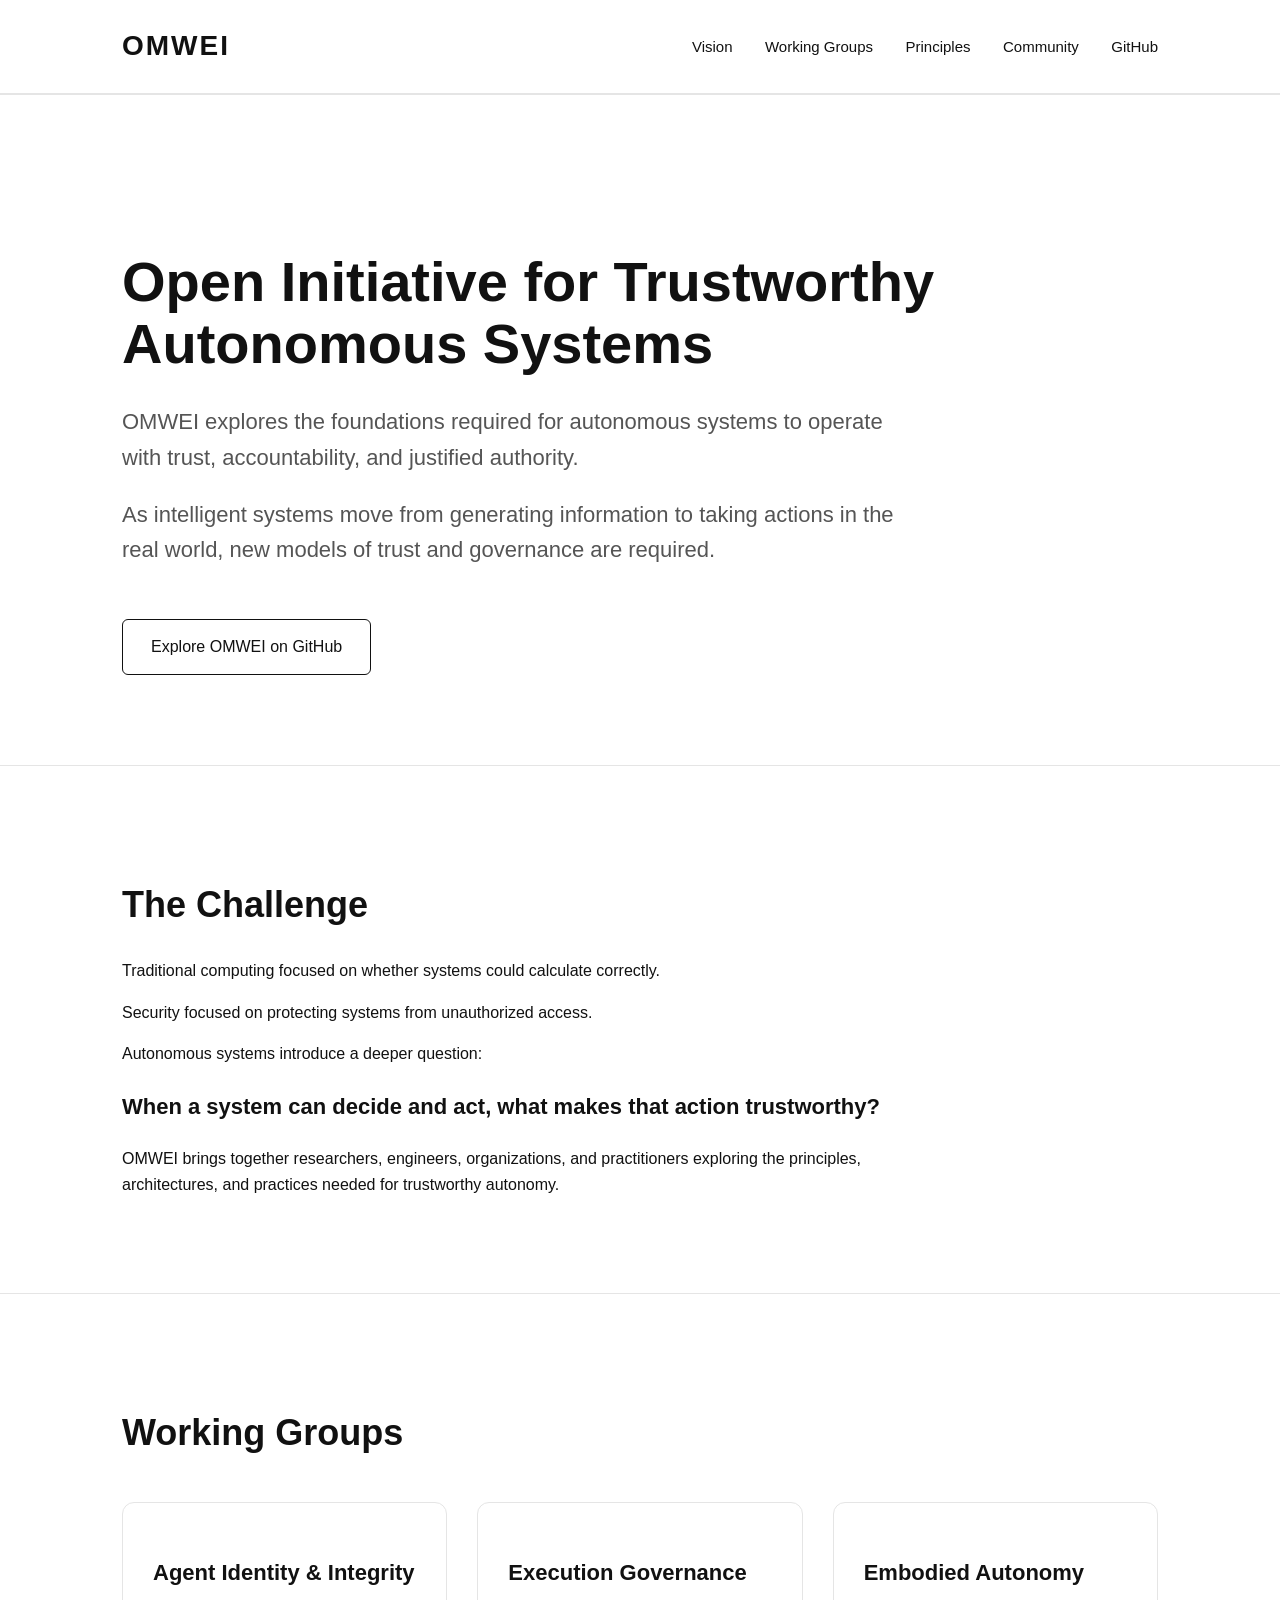
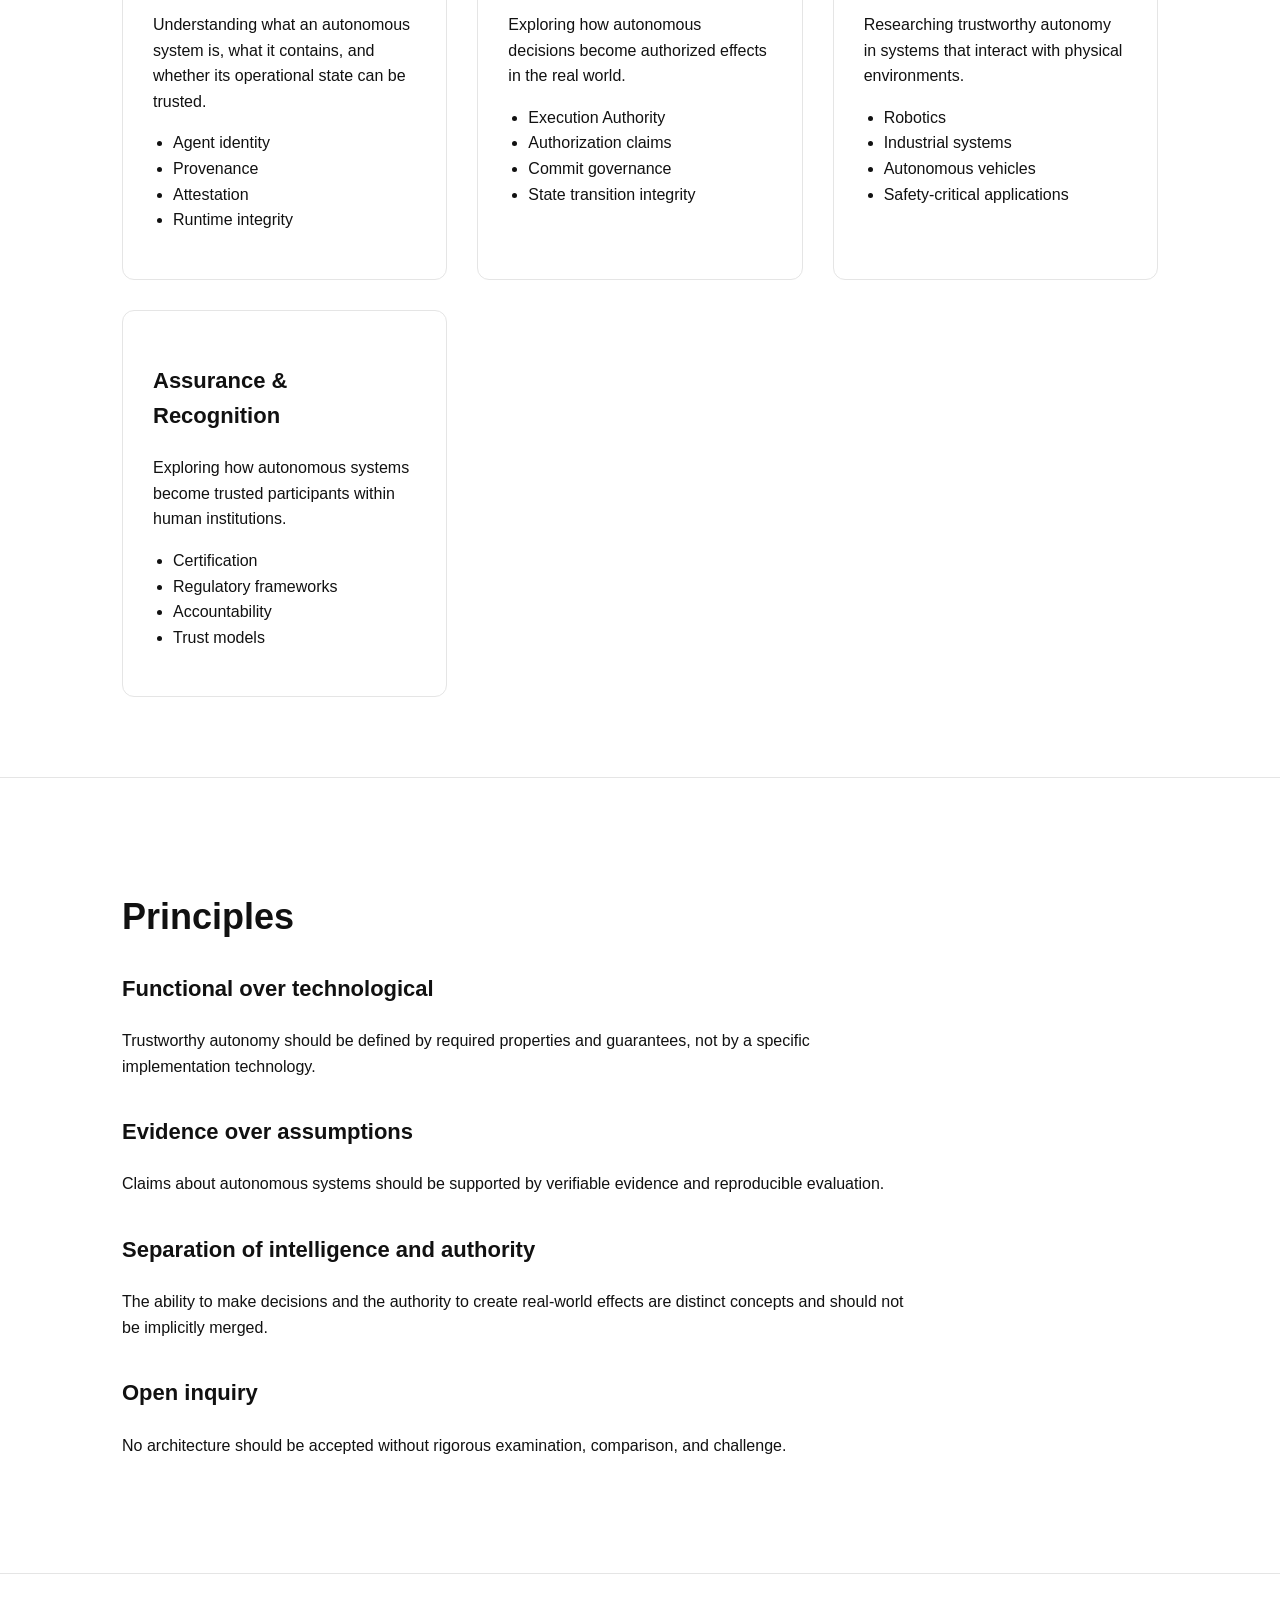
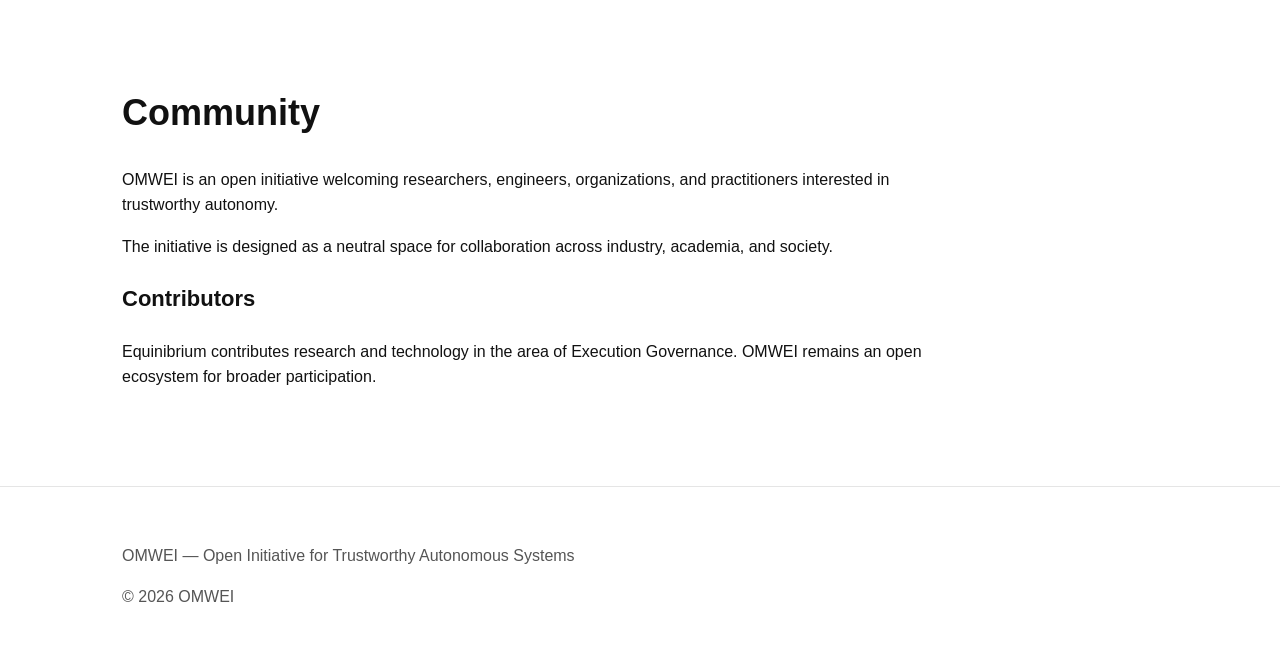
==== index.html @ ecf48884 "Create index.html" ====
<!DOCTYPE html>
<html lang="en">
<head>
<meta charset="UTF-8">
<meta name="viewport" content="width=device-width, initial-scale=1.0">

<title>OMWEI — Open Initiative for Trustworthy Autonomous Systems</title>

<meta name="description" content="OMWEI is an open initiative exploring the principles, architectures, and practices required for trustworthy autonomous systems.">

<style>
:root {
    --bg: #ffffff;
    --text: #111111;
    --muted: #555555;
    --line: #e5e5e5;
    --accent: #111111;
}

* {
    box-sizing: border-box;
}

body {
    margin: 0;
    font-family: Inter, Arial, Helvetica, sans-serif;
    color: var(--text);
    background: var(--bg);
    line-height: 1.6;
}

.container {
    max-width: 1100px;
    margin: auto;
    padding: 0 32px;
}

/* Header */

header {
    border-bottom: 1px solid var(--line);
    padding: 24px 0;
}

.nav {
    display: flex;
    justify-content: space-between;
    align-items: center;
}

.logo {
    font-size: 28px;
    font-weight: 700;
    letter-spacing: 2px;
}

nav a {
    margin-left: 28px;
    text-decoration: none;
    color: var(--text);
    font-size: 15px;
}

/* Hero */

.hero {
    padding: 110px 0 90px;
}

.hero h1 {
    font-size: 56px;
    line-height: 1.1;
    max-width: 850px;
    margin-bottom: 30px;
}

.hero p {
    font-size: 22px;
    max-width: 780px;
    color: var(--muted);
}

/* Sections */

section {
    padding: 80px 0;
    border-top: 1px solid var(--line);
}

h2 {
    font-size: 36px;
    margin-bottom: 25px;
}

h3 {
    font-size: 22px;
}

p {
    max-width: 800px;
}

/* Cards */

.grid {
    display: grid;
    grid-template-columns: repeat(auto-fit, minmax(260px,1fr));
    gap: 30px;
    margin-top: 40px;
}

.card {
    border: 1px solid var(--line);
    padding: 30px;
    border-radius: 12px;
}

.card ul {
    padding-left: 20px;
}

/* Principles */

.principle {
    margin-bottom: 35px;
}

/* Footer */

footer {
    border-top: 1px solid var(--line);
    padding: 40px 0;
    color: var(--muted);
}

.button {
    display: inline-block;
    margin-top: 30px;
    padding: 14px 28px;
    border: 1px solid #111;
    text-decoration: none;
    color: #111;
    border-radius: 6px;
}

@media(max-width:700px){

.hero h1 {
    font-size: 40px;
}

nav {
    display:none;
}

}
</style>

</head>


<body>


<header>
<div class="container nav">

<div class="logo">
OMWEI
</div>

<nav>
<a href="#vision">Vision</a>
<a href="#groups">Working Groups</a>
<a href="#principles">Principles</a>
<a href="#community">Community</a>
<a href="https://github.com/omwei-org">GitHub</a>
</nav>

</div>
</header>



<main>


<section class="hero">
<div class="container">

<h1>
Open Initiative for Trustworthy Autonomous Systems
</h1>

<p>
OMWEI explores the foundations required for autonomous systems to operate with trust, accountability, and justified authority.
</p>

<p>
As intelligent systems move from generating information to taking actions in the real world, new models of trust and governance are required.
</p>

<a class="button" href="https://github.com/omwei-org">
Explore OMWEI on GitHub
</a>

</div>
</section>



<section id="vision">
<div class="container">

<h2>
The Challenge
</h2>

<p>
Traditional computing focused on whether systems could calculate correctly.
</p>

<p>
Security focused on protecting systems from unauthorized access.
</p>

<p>
Autonomous systems introduce a deeper question:
</p>

<h3>
When a system can decide and act, what makes that action trustworthy?
</h3>

<p>
OMWEI brings together researchers, engineers, organizations, and practitioners exploring the principles, architectures, and practices needed for trustworthy autonomy.
</p>

</div>
</section>




<section id="groups">
<div class="container">

<h2>
Working Groups
</h2>


<div class="grid">


<div class="card">

<h3>
Agent Identity & Integrity
</h3>

<p>
Understanding what an autonomous system is, what it contains, and whether its operational state can be trusted.
</p>

<ul>
<li>Agent identity</li>
<li>Provenance</li>
<li>Attestation</li>
<li>Runtime integrity</li>
</ul>

</div>



<div class="card">

<h3>
Execution Governance
</h3>

<p>
Exploring how autonomous decisions become authorized effects in the real world.
</p>

<ul>
<li>Execution Authority</li>
<li>Authorization claims</li>
<li>Commit governance</li>
<li>State transition integrity</li>
</ul>

</div>



<div class="card">

<h3>
Embodied Autonomy
</h3>

<p>
Researching trustworthy autonomy in systems that interact with physical environments.
</p>

<ul>
<li>Robotics</li>
<li>Industrial systems</li>
<li>Autonomous vehicles</li>
<li>Safety-critical applications</li>
</ul>

</div>



<div class="card">

<h3>
Assurance & Recognition
</h3>

<p>
Exploring how autonomous systems become trusted participants within human institutions.
</p>

<ul>
<li>Certification</li>
<li>Regulatory frameworks</li>
<li>Accountability</li>
<li>Trust models</li>
</ul>

</div>


</div>

</div>
</section>





<section id="principles">

<div class="container">

<h2>
Principles
</h2>


<div class="principle">

<h3>
Functional over technological
</h3>

<p>
Trustworthy autonomy should be defined by required properties and guarantees, not by a specific implementation technology.
</p>

</div>



<div class="principle">

<h3>
Evidence over assumptions
</h3>

<p>
Claims about autonomous systems should be supported by verifiable evidence and reproducible evaluation.
</p>

</div>



<div class="principle">

<h3>
Separation of intelligence and authority
</h3>

<p>
The ability to make decisions and the authority to create real-world effects are distinct concepts and should not be implicitly merged.
</p>

</div>



<div class="principle">

<h3>
Open inquiry
</h3>

<p>
No architecture should be accepted without rigorous examination, comparison, and challenge.
</p>

</div>


</div>

</section>





<section id="community">

<div class="container">

<h2>
Community
</h2>

<p>
OMWEI is an open initiative welcoming researchers, engineers, organizations, and practitioners interested in trustworthy autonomy.
</p>

<p>
The initiative is designed as a neutral space for collaboration across industry, academia, and society.
</p>


<h3>
Contributors
</h3>

<p>
Equinibrium contributes research and technology in the area of Execution Governance. OMWEI remains an open ecosystem for broader participation.
</p>


</div>

</section>



</main>



<footer>

<div class="container">

<p>
OMWEI — Open Initiative for Trustworthy Autonomous Systems
</p>

<p>
© 2026 OMWEI
</p>

</div>

</footer>


</body>
</html>
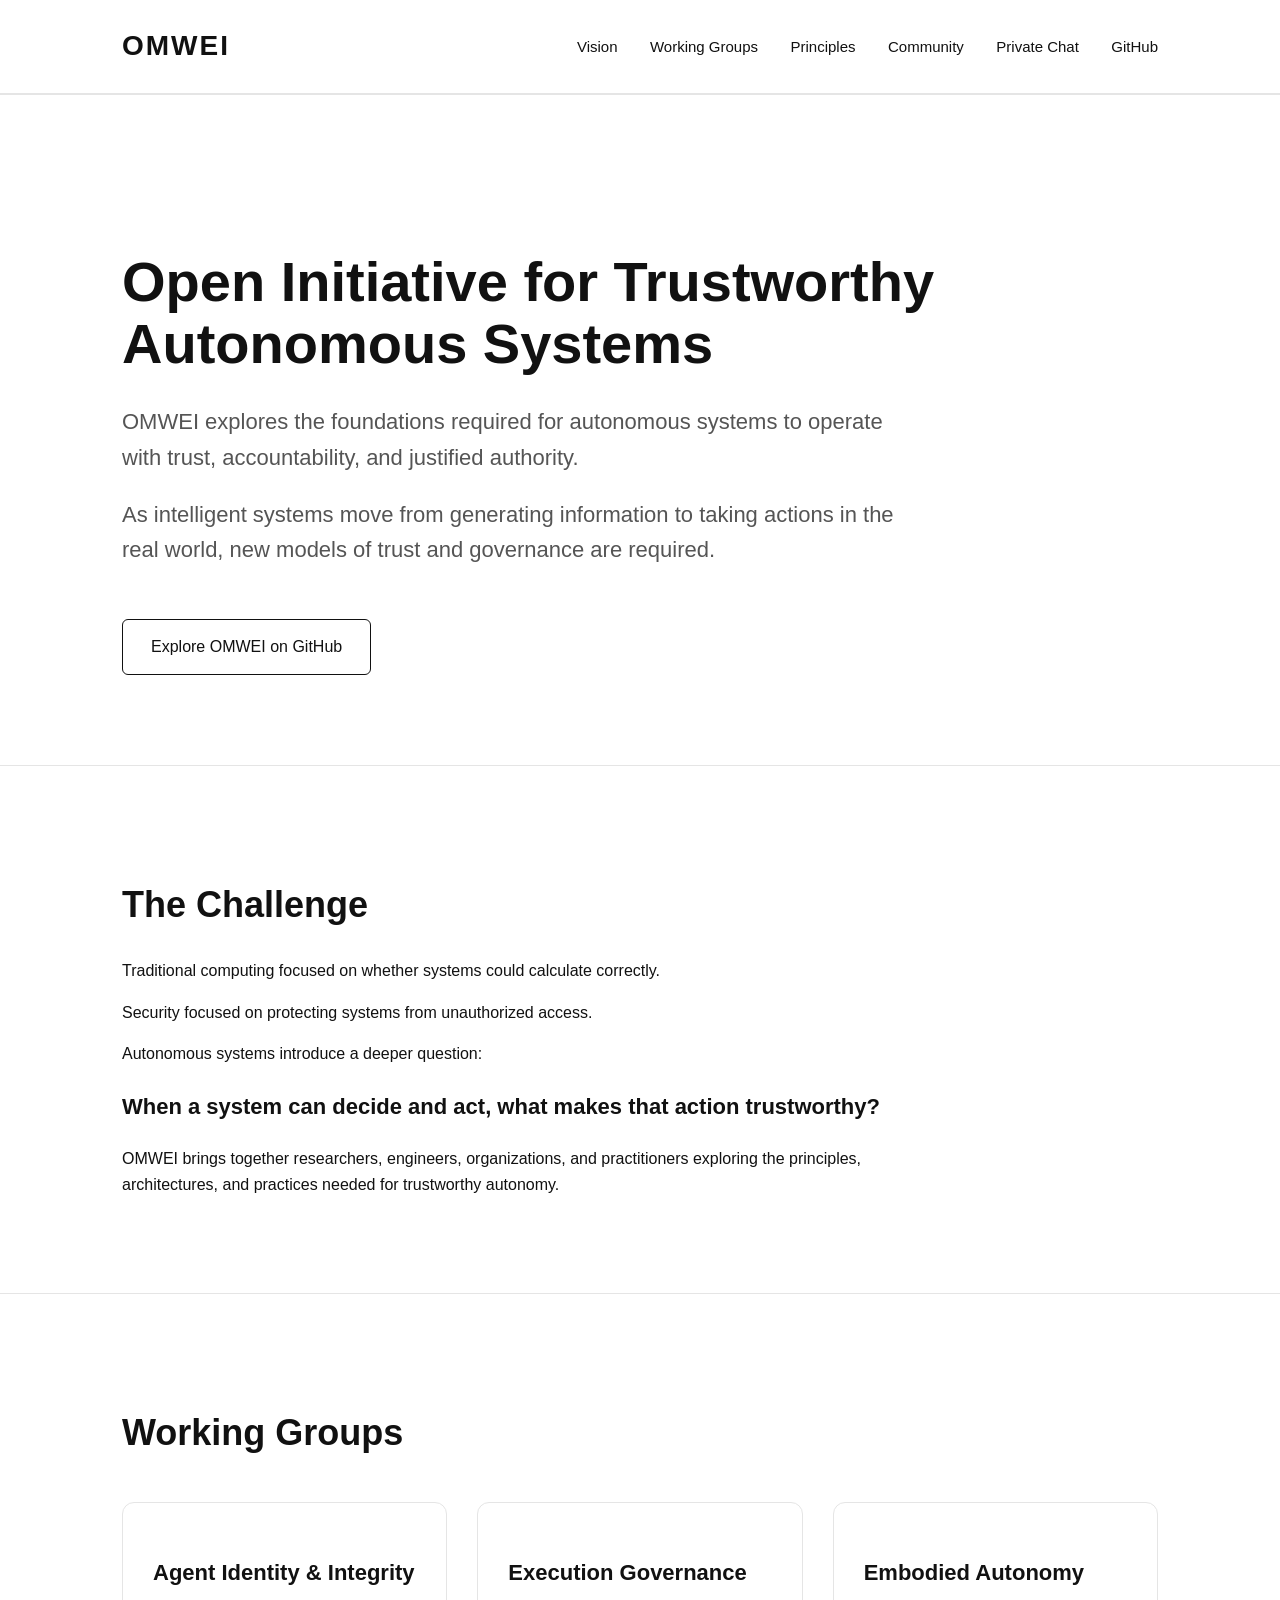
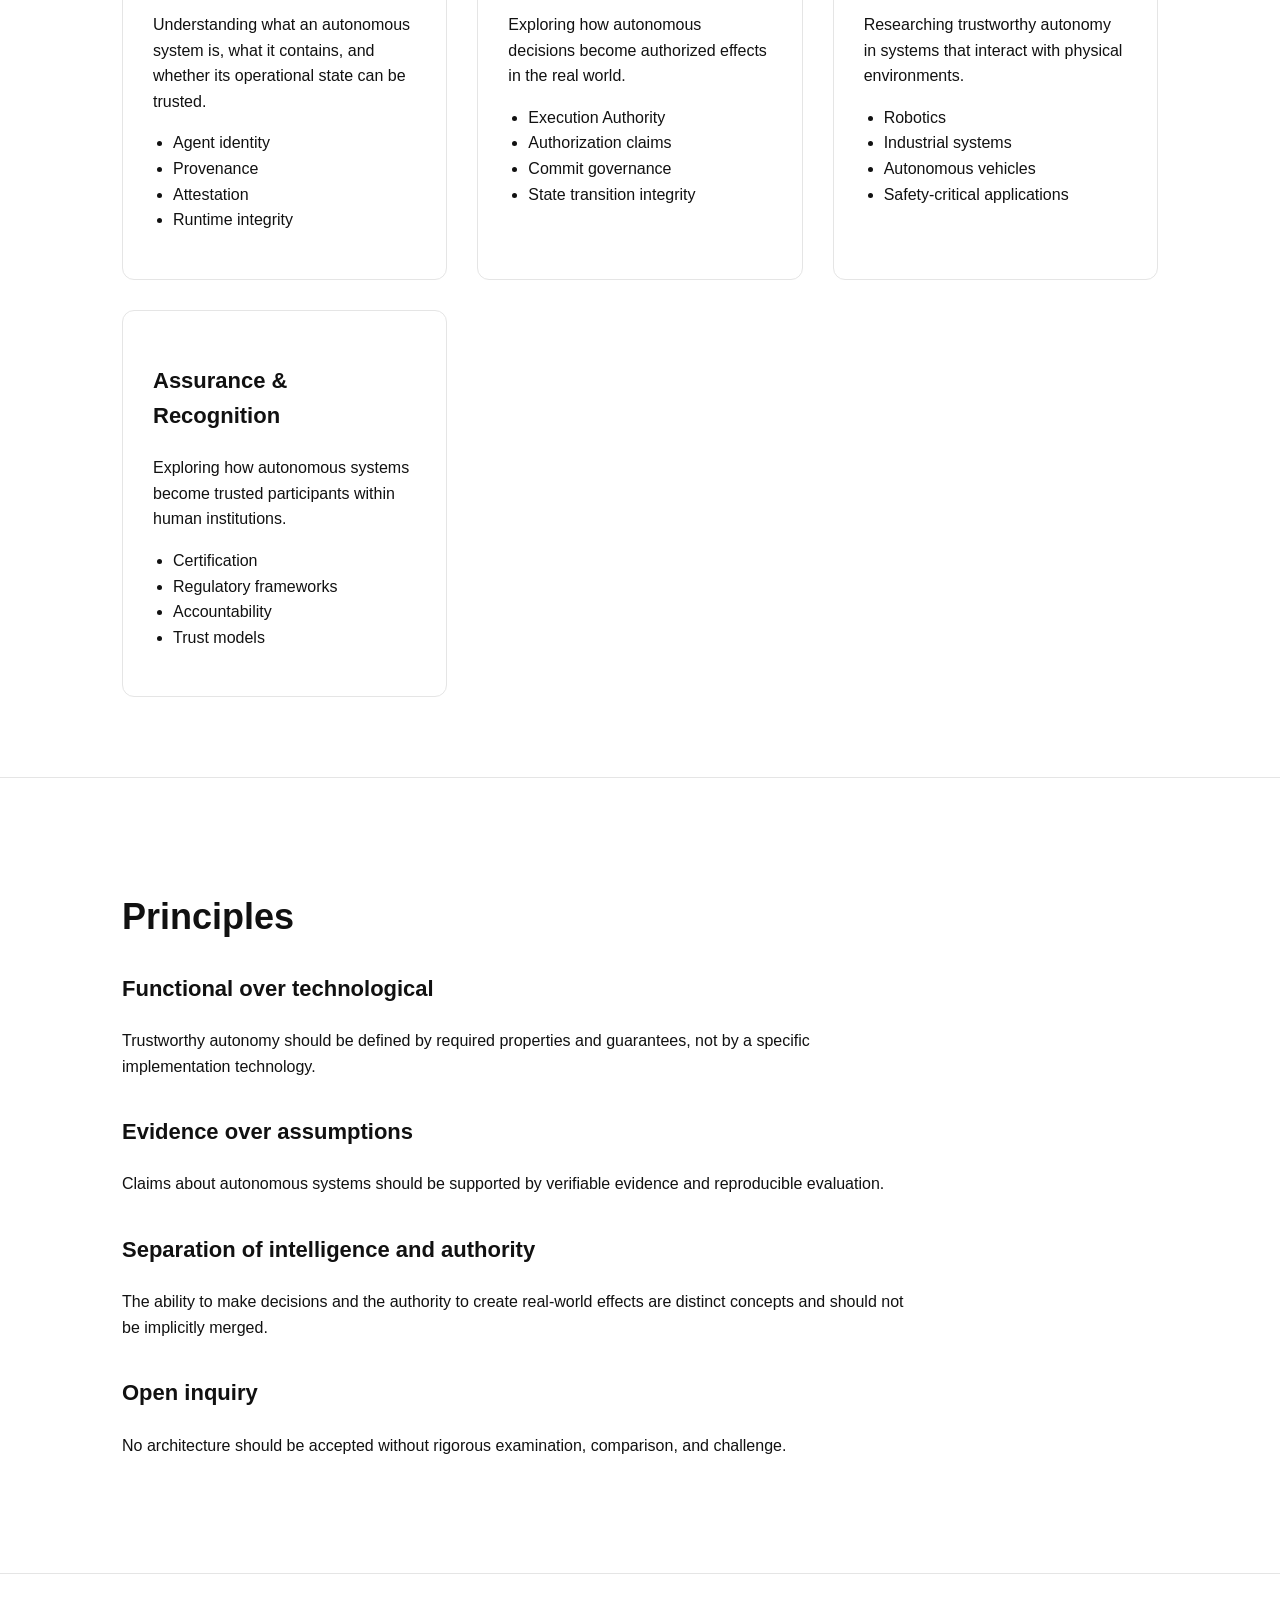
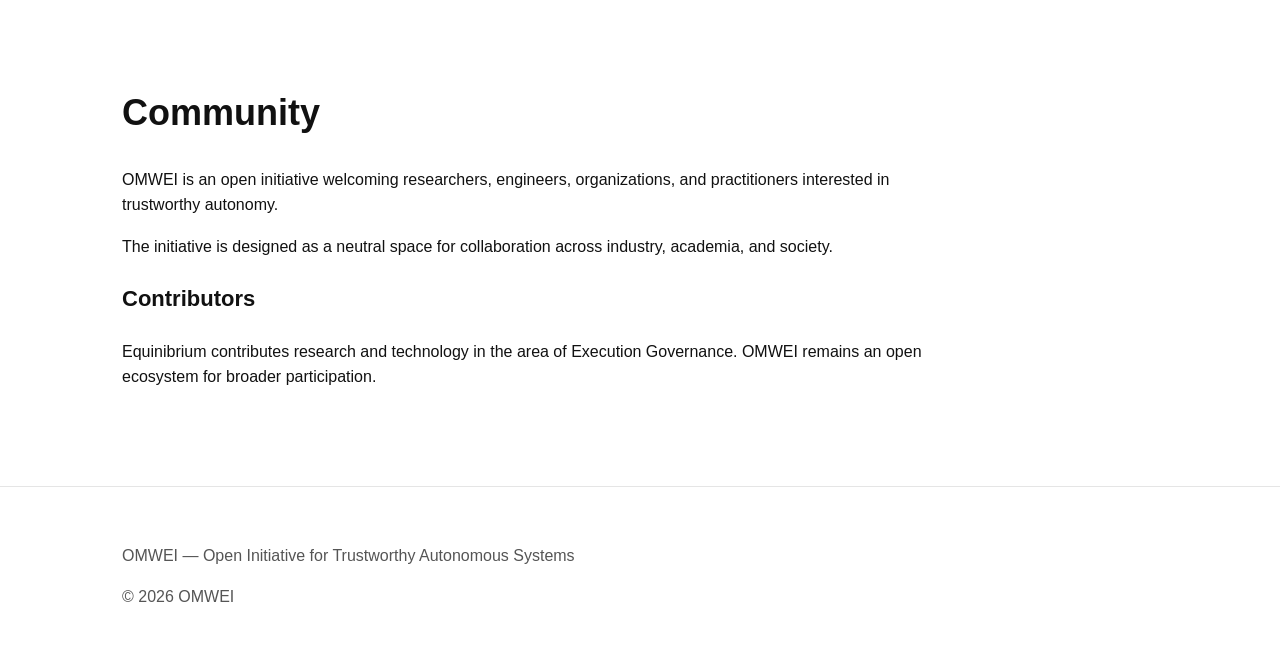
==== commit ef5c513e: "Add private chat entry point" ====
--- a/index.html
+++ b/index.html
@@ -17,9 +17,7 @@
     --accent: #111111;
 }
 
-* {
-    box-sizing: border-box;
-}
+* { box-sizing: border-box; }
 
 body {
     margin: 0;
@@ -35,8 +33,6 @@
     padding: 0 32px;
 }
 
-/* Header */
-
 header {
     border-bottom: 1px solid var(--line);
     padding: 24px 0;
@@ -61,11 +57,7 @@
     font-size: 15px;
 }
 
-/* Hero */
-
-.hero {
-    padding: 110px 0 90px;
-}
+.hero { padding: 110px 0 90px; }
 
 .hero h1 {
     font-size: 56px;
@@ -80,8 +72,6 @@
     color: var(--muted);
 }
 
-/* Sections */
-
 section {
     padding: 80px 0;
     border-top: 1px solid var(--line);
@@ -92,15 +82,9 @@
     margin-bottom: 25px;
 }
 
-h3 {
-    font-size: 22px;
-}
-
-p {
-    max-width: 800px;
-}
-
-/* Cards */
+h3 { font-size: 22px; }
+
+p { max-width: 800px; }
 
 .grid {
     display: grid;
@@ -115,17 +99,9 @@
     border-radius: 12px;
 }
 
-.card ul {
-    padding-left: 20px;
-}
-
-/* Principles */
-
-.principle {
-    margin-bottom: 35px;
-}
-
-/* Footer */
+.card ul { padding-left: 20px; }
+
+.principle { margin-bottom: 35px; }
 
 footer {
     border-top: 1px solid var(--line);
@@ -144,331 +120,102 @@
 }
 
 @media(max-width:700px){
-
-.hero h1 {
-    font-size: 40px;
-}
-
-nav {
-    display:none;
-}
-
+    .hero h1 { font-size: 40px; }
+    nav { display:none; }
 }
 </style>
-
 </head>
 
-
 <body>
-
-
 <header>
 <div class="container nav">
-
-<div class="logo">
-OMWEI
-</div>
-
+<div class="logo">OMWEI</div>
 <nav>
 <a href="#vision">Vision</a>
 <a href="#groups">Working Groups</a>
 <a href="#principles">Principles</a>
 <a href="#community">Community</a>
+<a href="chat.html">Private Chat</a>
 <a href="https://github.com/omwei-org">GitHub</a>
 </nav>
-
 </div>
 </header>
 
-
-
 <main>
-
-
 <section class="hero">
 <div class="container">
-
-<h1>
-Open Initiative for Trustworthy Autonomous Systems
-</h1>
-
-<p>
-OMWEI explores the foundations required for autonomous systems to operate with trust, accountability, and justified authority.
-</p>
-
-<p>
-As intelligent systems move from generating information to taking actions in the real world, new models of trust and governance are required.
-</p>
-
-<a class="button" href="https://github.com/omwei-org">
-Explore OMWEI on GitHub
-</a>
-
-</div>
-</section>
-
-
+<h1>Open Initiative for Trustworthy Autonomous Systems</h1>
+<p>OMWEI explores the foundations required for autonomous systems to operate with trust, accountability, and justified authority.</p>
+<p>As intelligent systems move from generating information to taking actions in the real world, new models of trust and governance are required.</p>
+<a class="button" href="https://github.com/omwei-org">Explore OMWEI on GitHub</a>
+</div>
+</section>
 
 <section id="vision">
 <div class="container">
-
-<h2>
-The Challenge
-</h2>
-
-<p>
-Traditional computing focused on whether systems could calculate correctly.
-</p>
-
-<p>
-Security focused on protecting systems from unauthorized access.
-</p>
-
-<p>
-Autonomous systems introduce a deeper question:
-</p>
-
-<h3>
-When a system can decide and act, what makes that action trustworthy?
-</h3>
-
-<p>
-OMWEI brings together researchers, engineers, organizations, and practitioners exploring the principles, architectures, and practices needed for trustworthy autonomy.
-</p>
-
-</div>
-</section>
-
-
-
+<h2>The Challenge</h2>
+<p>Traditional computing focused on whether systems could calculate correctly.</p>
+<p>Security focused on protecting systems from unauthorized access.</p>
+<p>Autonomous systems introduce a deeper question:</p>
+<h3>When a system can decide and act, what makes that action trustworthy?</h3>
+<p>OMWEI brings together researchers, engineers, organizations, and practitioners exploring the principles, architectures, and practices needed for trustworthy autonomy.</p>
+</div>
+</section>
 
 <section id="groups">
 <div class="container">
-
-<h2>
-Working Groups
-</h2>
-
-
+<h2>Working Groups</h2>
 <div class="grid">
-
-
-<div class="card">
-
-<h3>
-Agent Identity & Integrity
-</h3>
-
-<p>
-Understanding what an autonomous system is, what it contains, and whether its operational state can be trusted.
-</p>
-
-<ul>
-<li>Agent identity</li>
-<li>Provenance</li>
-<li>Attestation</li>
-<li>Runtime integrity</li>
-</ul>
-
-</div>
-
-
-
-<div class="card">
-
-<h3>
-Execution Governance
-</h3>
-
-<p>
-Exploring how autonomous decisions become authorized effects in the real world.
-</p>
-
-<ul>
-<li>Execution Authority</li>
-<li>Authorization claims</li>
-<li>Commit governance</li>
-<li>State transition integrity</li>
-</ul>
-
-</div>
-
-
-
-<div class="card">
-
-<h3>
-Embodied Autonomy
-</h3>
-
-<p>
-Researching trustworthy autonomy in systems that interact with physical environments.
-</p>
-
-<ul>
-<li>Robotics</li>
-<li>Industrial systems</li>
-<li>Autonomous vehicles</li>
-<li>Safety-critical applications</li>
-</ul>
-
-</div>
-
-
-
-<div class="card">
-
-<h3>
-Assurance & Recognition
-</h3>
-
-<p>
-Exploring how autonomous systems become trusted participants within human institutions.
-</p>
-
-<ul>
-<li>Certification</li>
-<li>Regulatory frameworks</li>
-<li>Accountability</li>
-<li>Trust models</li>
-</ul>
-
-</div>
-
-
-</div>
-
-</div>
-</section>
-
-
-
-
+<div class="card">
+<h3>Agent Identity & Integrity</h3>
+<p>Understanding what an autonomous system is, what it contains, and whether its operational state can be trusted.</p>
+<ul><li>Agent identity</li><li>Provenance</li><li>Attestation</li><li>Runtime integrity</li></ul>
+</div>
+<div class="card">
+<h3>Execution Governance</h3>
+<p>Exploring how autonomous decisions become authorized effects in the real world.</p>
+<ul><li>Execution Authority</li><li>Authorization claims</li><li>Commit governance</li><li>State transition integrity</li></ul>
+</div>
+<div class="card">
+<h3>Embodied Autonomy</h3>
+<p>Researching trustworthy autonomy in systems that interact with physical environments.</p>
+<ul><li>Robotics</li><li>Industrial systems</li><li>Autonomous vehicles</li><li>Safety-critical applications</li></ul>
+</div>
+<div class="card">
+<h3>Assurance & Recognition</h3>
+<p>Exploring how autonomous systems become trusted participants within human institutions.</p>
+<ul><li>Certification</li><li>Regulatory frameworks</li><li>Accountability</li><li>Trust models</li></ul>
+</div>
+</div>
+</div>
+</section>
 
 <section id="principles">
-
-<div class="container">
-
-<h2>
-Principles
-</h2>
-
-
-<div class="principle">
-
-<h3>
-Functional over technological
-</h3>
-
-<p>
-Trustworthy autonomy should be defined by required properties and guarantees, not by a specific implementation technology.
-</p>
-
-</div>
-
-
-
-<div class="principle">
-
-<h3>
-Evidence over assumptions
-</h3>
-
-<p>
-Claims about autonomous systems should be supported by verifiable evidence and reproducible evaluation.
-</p>
-
-</div>
-
-
-
-<div class="principle">
-
-<h3>
-Separation of intelligence and authority
-</h3>
-
-<p>
-The ability to make decisions and the authority to create real-world effects are distinct concepts and should not be implicitly merged.
-</p>
-
-</div>
-
-
-
-<div class="principle">
-
-<h3>
-Open inquiry
-</h3>
-
-<p>
-No architecture should be accepted without rigorous examination, comparison, and challenge.
-</p>
-
-</div>
-
-
-</div>
-
-</section>
-
-
-
-
+<div class="container">
+<h2>Principles</h2>
+<div class="principle"><h3>Functional over technological</h3><p>Trustworthy autonomy should be defined by required properties and guarantees, not by a specific implementation technology.</p></div>
+<div class="principle"><h3>Evidence over assumptions</h3><p>Claims about autonomous systems should be supported by verifiable evidence and reproducible evaluation.</p></div>
+<div class="principle"><h3>Separation of intelligence and authority</h3><p>The ability to make decisions and the authority to create real-world effects are distinct concepts and should not be implicitly merged.</p></div>
+<div class="principle"><h3>Open inquiry</h3><p>No architecture should be accepted without rigorous examination, comparison, and challenge.</p></div>
+</div>
+</section>
 
 <section id="community">
-
-<div class="container">
-
-<h2>
-Community
-</h2>
-
-<p>
-OMWEI is an open initiative welcoming researchers, engineers, organizations, and practitioners interested in trustworthy autonomy.
-</p>
-
-<p>
-The initiative is designed as a neutral space for collaboration across industry, academia, and society.
-</p>
-
-
-<h3>
-Contributors
-</h3>
-
-<p>
-Equinibrium contributes research and technology in the area of Execution Governance. OMWEI remains an open ecosystem for broader participation.
-</p>
-
-
-</div>
-
-</section>
-
-
-
+<div class="container">
+<h2>Community</h2>
+<p>OMWEI is an open initiative welcoming researchers, engineers, organizations, and practitioners interested in trustworthy autonomy.</p>
+<p>The initiative is designed as a neutral space for collaboration across industry, academia, and society.</p>
+<h3>Contributors</h3>
+<p>Equinibrium contributes research and technology in the area of Execution Governance. OMWEI remains an open ecosystem for broader participation.</p>
+</div>
+</section>
 </main>
 
-
-
 <footer>
-
-<div class="container">
-
-<p>
-OMWEI — Open Initiative for Trustworthy Autonomous Systems
-</p>
-
-<p>
-© 2026 OMWEI
-</p>
-
-</div>
-
+<div class="container">
+<p>OMWEI — Open Initiative for Trustworthy Autonomous Systems</p>
+<p>© 2026 OMWEI</p>
+</div>
 </footer>
-
-
 </body>
-</html>
+</html>
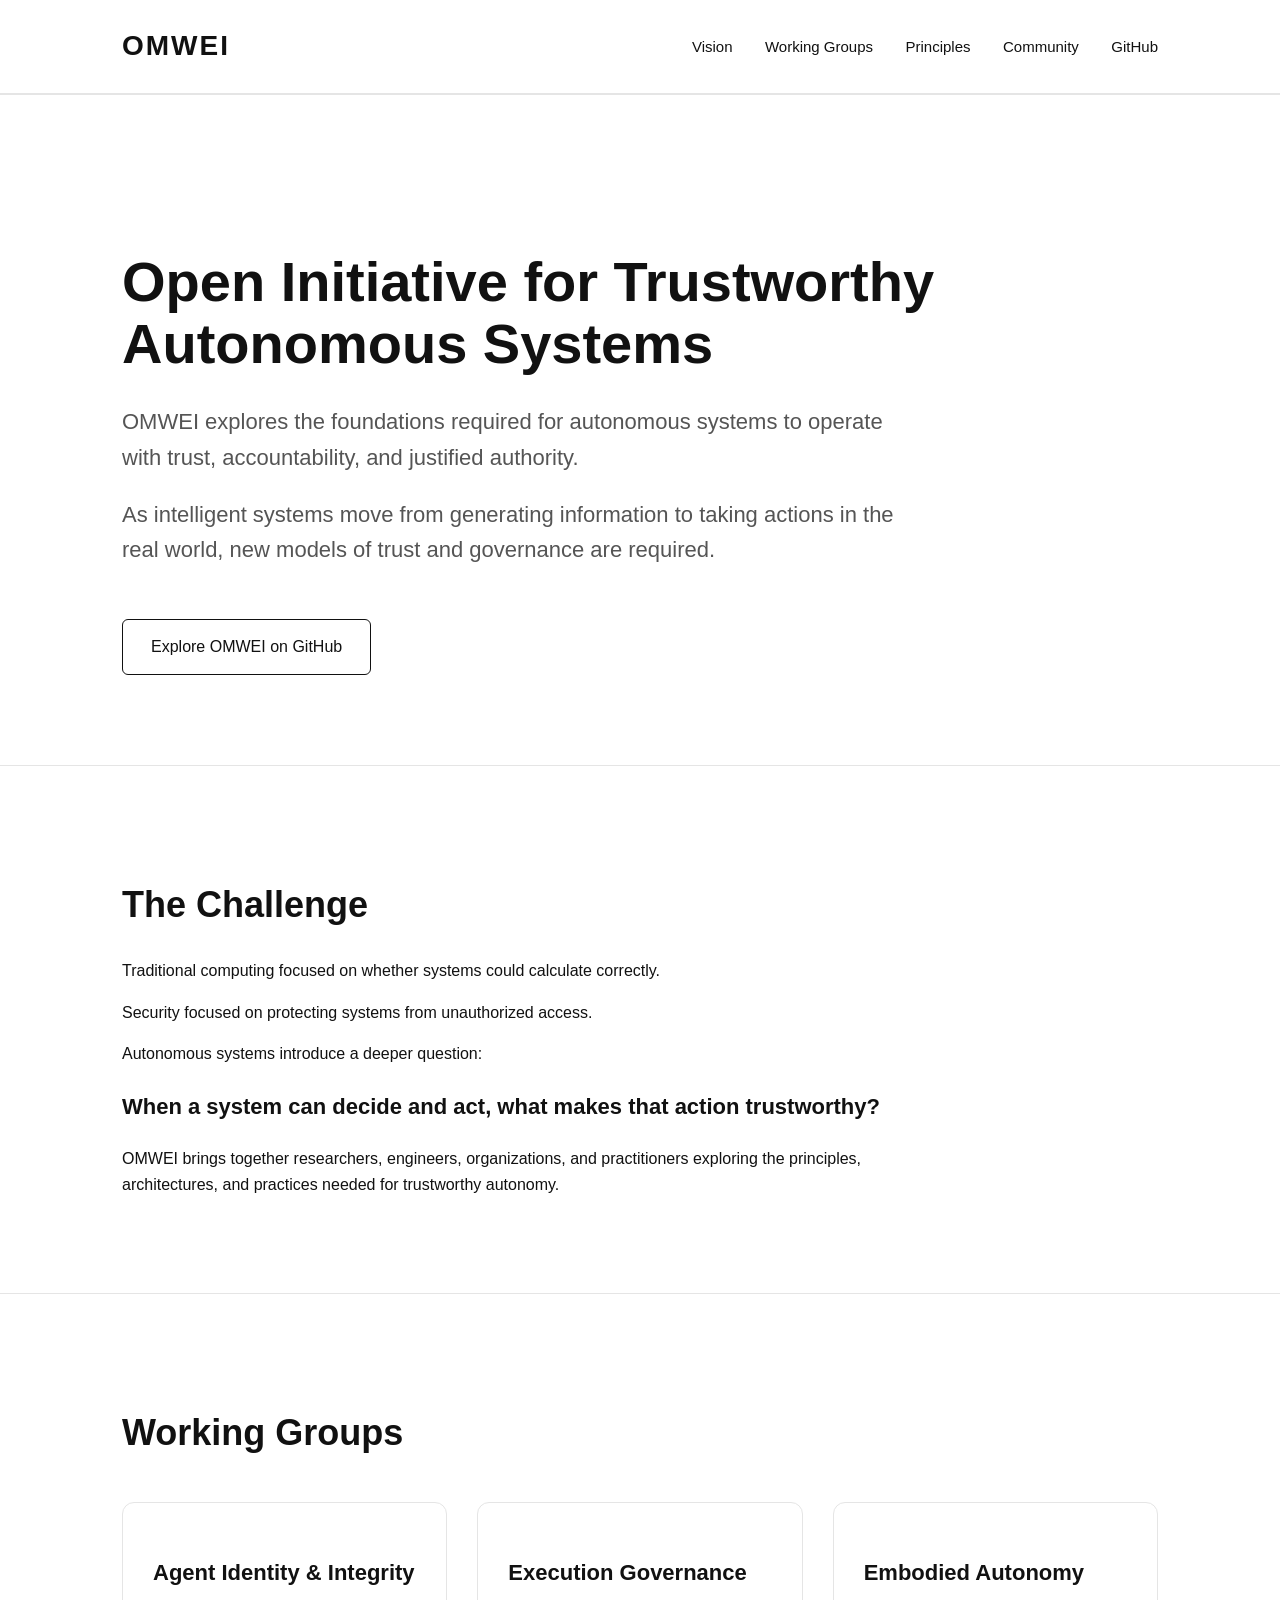
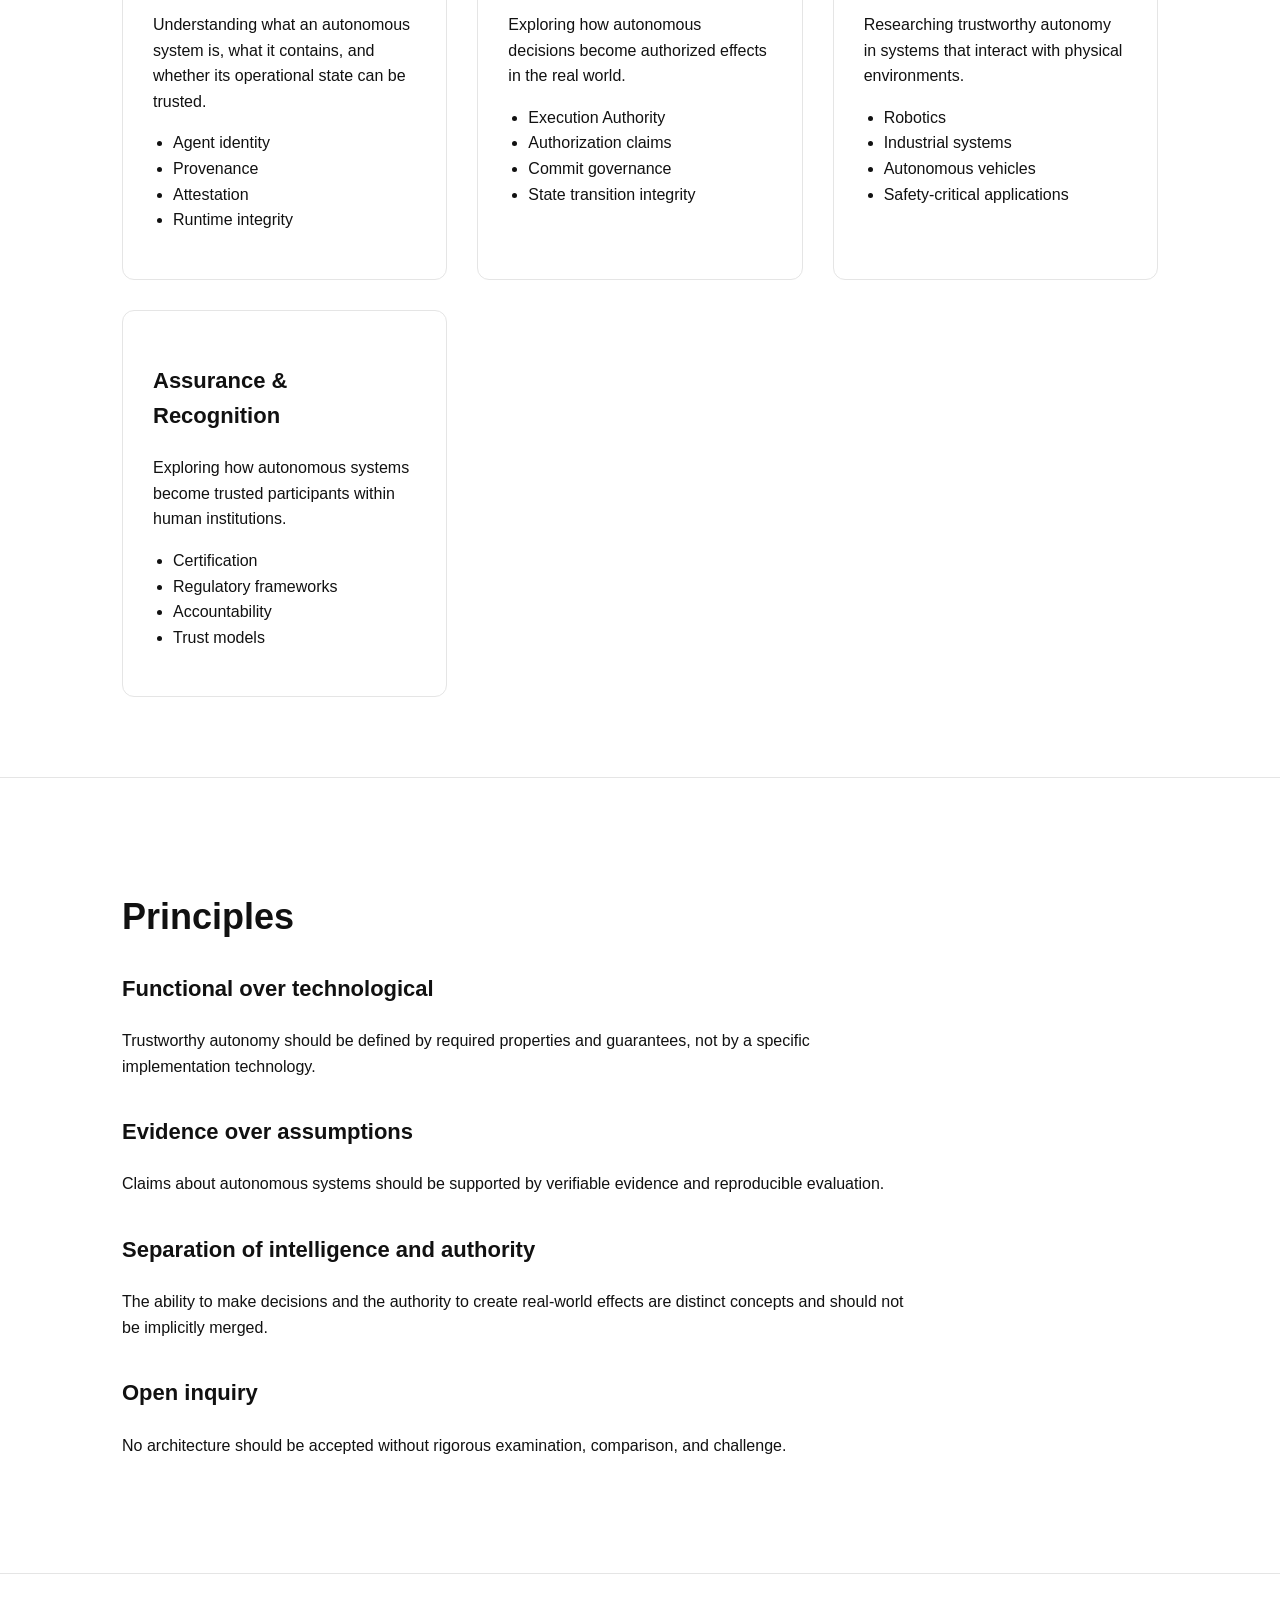
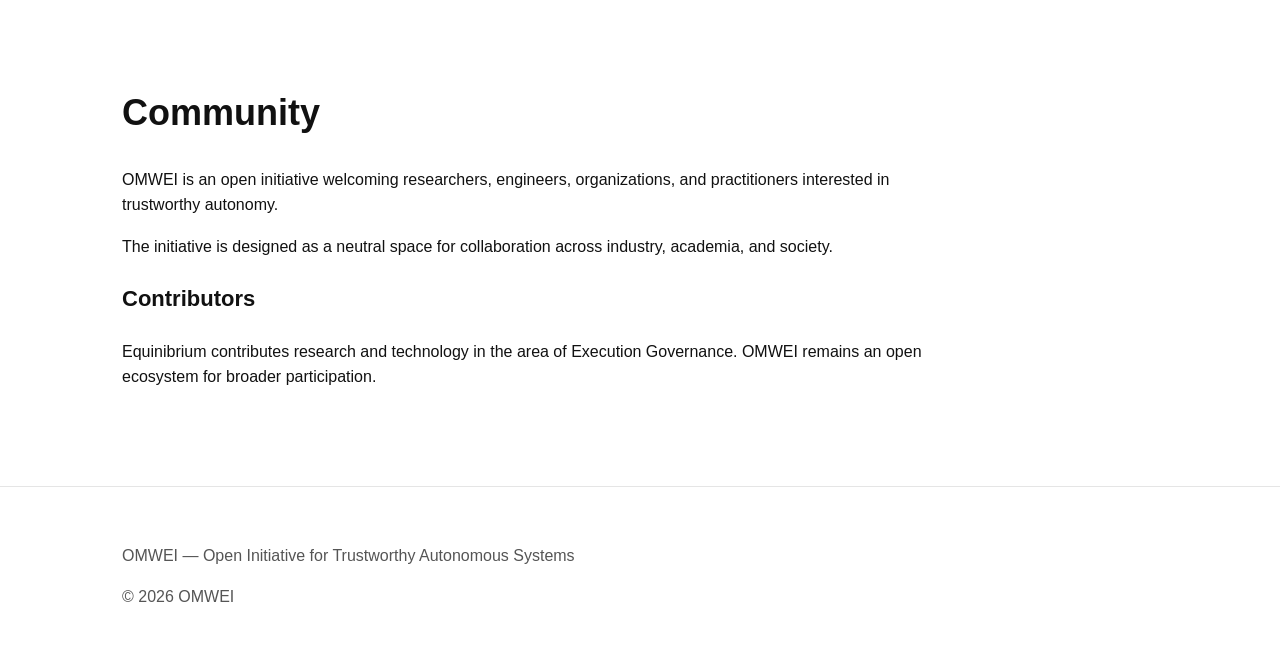
==== commit f44cc99c: "chore: move private chat to direct link" ====
--- a/index.html
+++ b/index.html
@@ -135,7 +135,6 @@
 <a href="#groups">Working Groups</a>
 <a href="#principles">Principles</a>
 <a href="#community">Community</a>
-<a href="chat.html">Private Chat</a>
 <a href="https://github.com/omwei-org">GitHub</a>
 </nav>
 </div>
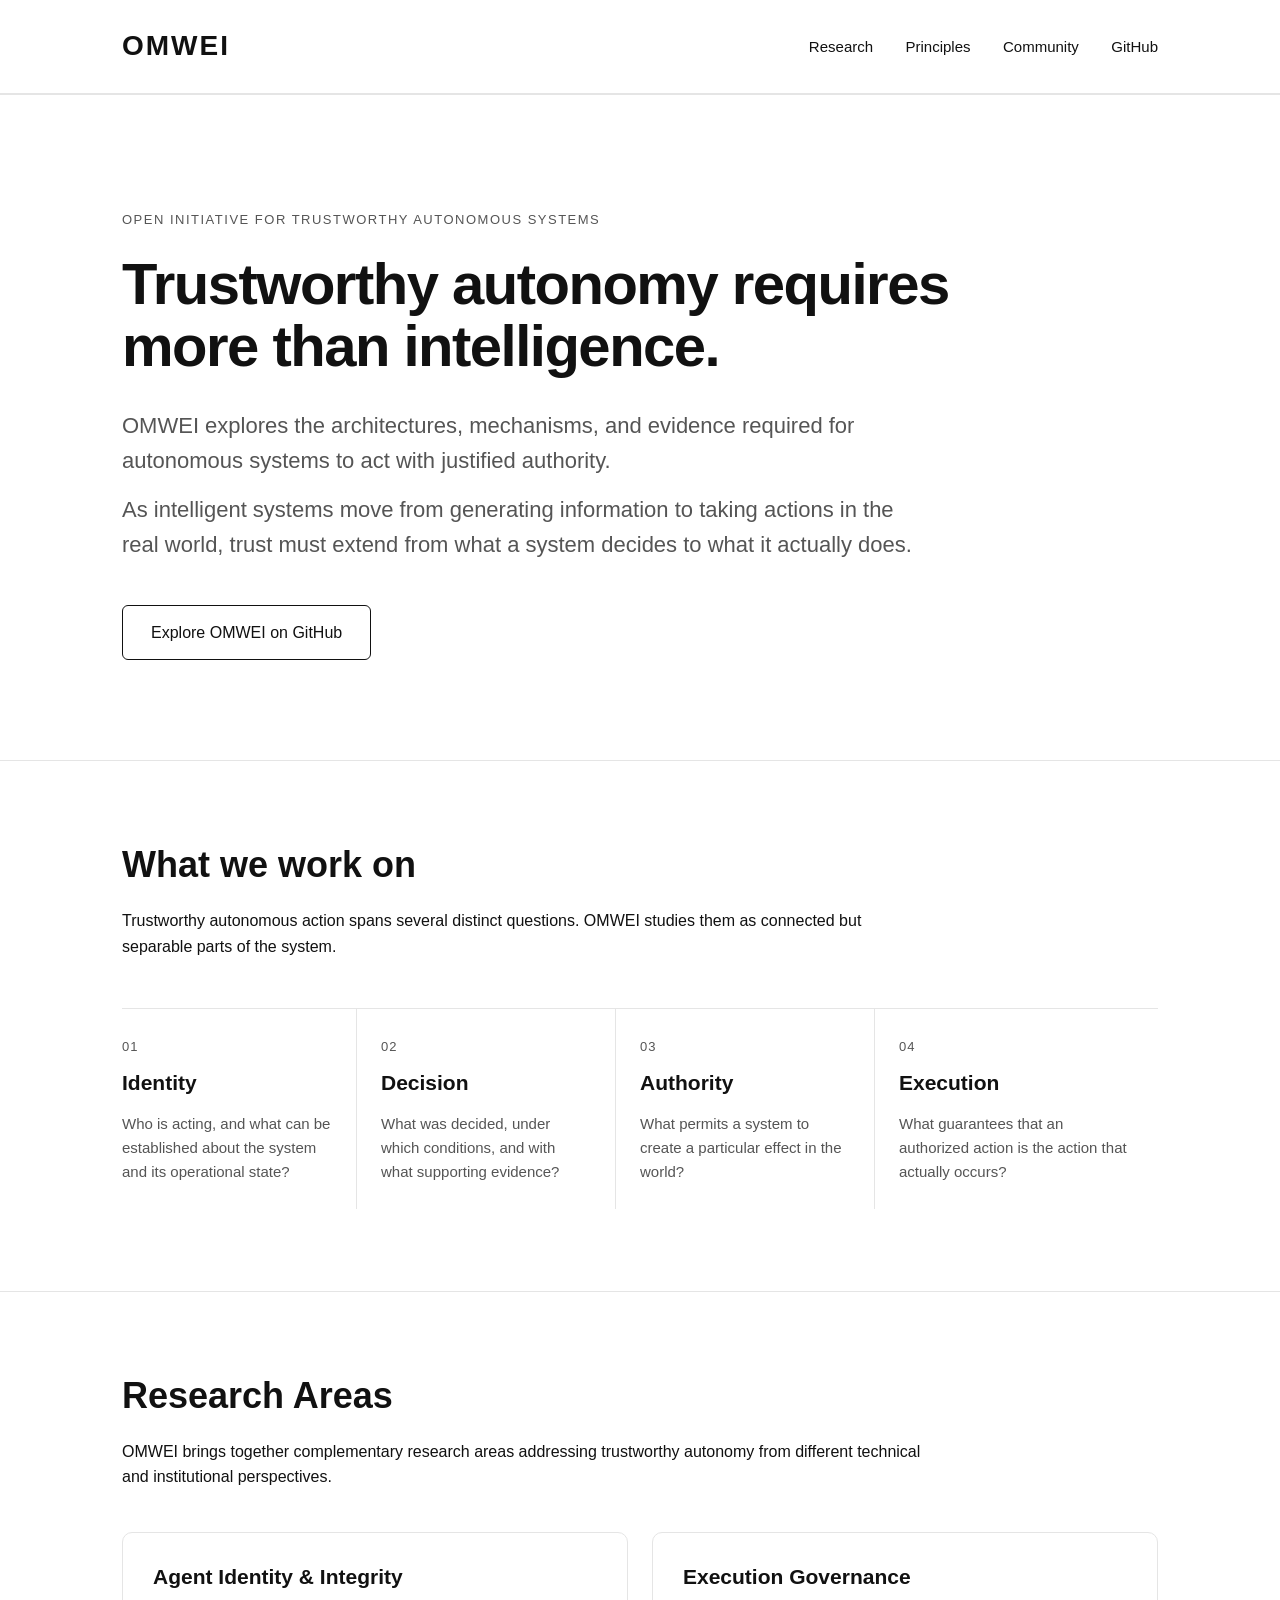
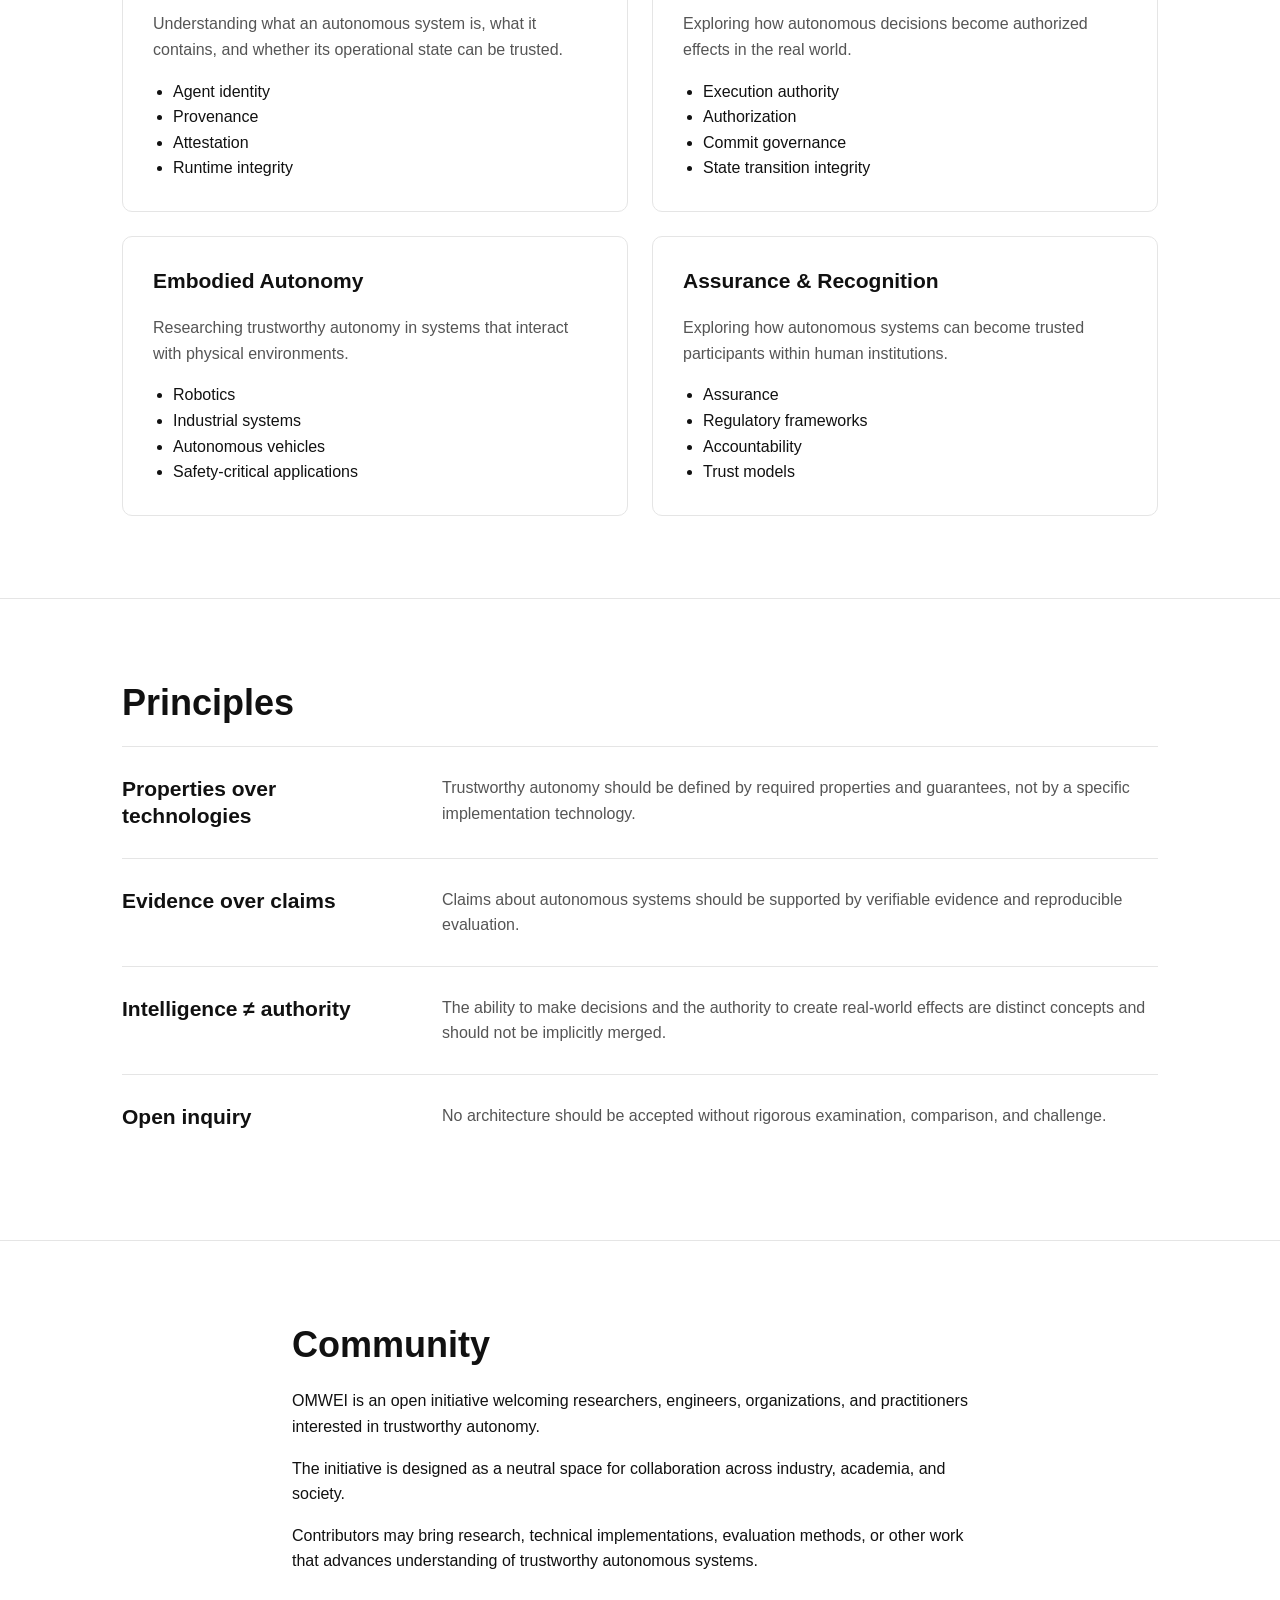
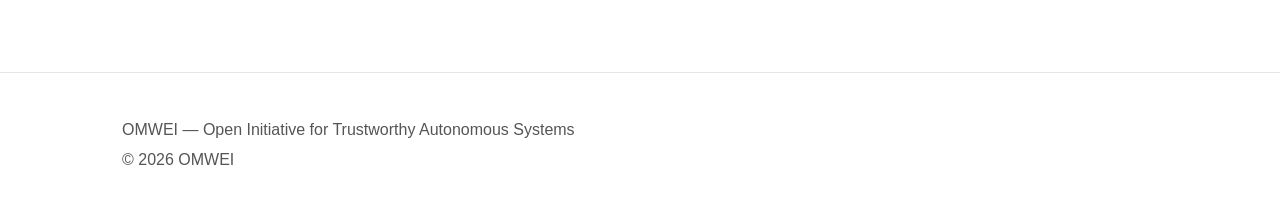
==== commit e832343c: "Redesign OMWEI homepage around trustworthy autonomy research" ====
--- a/index.html
+++ b/index.html
@@ -6,7 +6,7 @@
 
 <title>OMWEI — Open Initiative for Trustworthy Autonomous Systems</title>
 
-<meta name="description" content="OMWEI is an open initiative exploring the principles, architectures, and practices required for trustworthy autonomous systems.">
+<meta name="description" content="OMWEI explores the architectures, mechanisms, and evidence required for autonomous systems to act with justified authority.">
 
 <style>
 :root {
@@ -19,6 +19,8 @@
 
 * { box-sizing: border-box; }
 
+html { scroll-behavior: smooth; }
+
 body {
     margin: 0;
     font-family: Inter, Arial, Helvetica, sans-serif;
@@ -57,61 +59,52 @@
     font-size: 15px;
 }
 
-.hero { padding: 110px 0 90px; }
+.hero { padding: 115px 0 100px; }
+
+.eyebrow {
+    font-size: 13px;
+    letter-spacing: 1.5px;
+    text-transform: uppercase;
+    color: var(--muted);
+    margin-bottom: 22px;
+}
 
 .hero h1 {
-    font-size: 56px;
-    line-height: 1.1;
-    max-width: 850px;
-    margin-bottom: 30px;
+    font-size: 58px;
+    line-height: 1.08;
+    max-width: 900px;
+    margin: 0 0 30px;
+    letter-spacing: -1.5px;
 }
 
 .hero p {
     font-size: 22px;
-    max-width: 780px;
-    color: var(--muted);
+    max-width: 800px;
+    color: var(--muted);
+    margin: 0 0 14px;
 }
 
 section {
-    padding: 80px 0;
+    padding: 82px 0;
     border-top: 1px solid var(--line);
 }
 
 h2 {
     font-size: 36px;
-    margin-bottom: 25px;
-}
-
-h3 { font-size: 22px; }
+    line-height: 1.2;
+    margin: 0 0 22px;
+}
+
+h3 {
+    font-size: 21px;
+    line-height: 1.3;
+}
 
 p { max-width: 800px; }
-
-.grid {
-    display: grid;
-    grid-template-columns: repeat(auto-fit, minmax(260px,1fr));
-    gap: 30px;
-    margin-top: 40px;
-}
-
-.card {
-    border: 1px solid var(--line);
-    padding: 30px;
-    border-radius: 12px;
-}
-
-.card ul { padding-left: 20px; }
-
-.principle { margin-bottom: 35px; }
-
-footer {
-    border-top: 1px solid var(--line);
-    padding: 40px 0;
-    color: var(--muted);
-}
 
 .button {
     display: inline-block;
-    margin-top: 30px;
+    margin-top: 28px;
     padding: 14px 28px;
     border: 1px solid #111;
     text-decoration: none;
@@ -119,9 +112,114 @@
     border-radius: 6px;
 }
 
-@media(max-width:700px){
-    .hero h1 { font-size: 40px; }
-    nav { display:none; }
+.dimensions {
+    display: grid;
+    grid-template-columns: repeat(4, 1fr);
+    gap: 0;
+    margin-top: 48px;
+    border-top: 1px solid var(--line);
+}
+
+.dimension {
+    padding: 28px 24px 10px 0;
+    margin-right: 24px;
+    border-right: 1px solid var(--line);
+}
+
+.dimension:last-child {
+    border-right: 0;
+    margin-right: 0;
+}
+
+.dimension .number {
+    font-size: 13px;
+    color: var(--muted);
+    letter-spacing: 1px;
+}
+
+.dimension h3 { margin: 12px 0 10px; }
+
+.dimension p {
+    color: var(--muted);
+    font-size: 15px;
+}
+
+.grid {
+    display: grid;
+    grid-template-columns: repeat(2, 1fr);
+    gap: 24px;
+    margin-top: 42px;
+}
+
+.card {
+    border: 1px solid var(--line);
+    padding: 30px;
+    border-radius: 10px;
+}
+
+.card h3 { margin-top: 0; }
+
+.card p { color: var(--muted); }
+
+.card ul {
+    padding-left: 20px;
+    margin-bottom: 0;
+}
+
+.principle {
+    display: grid;
+    grid-template-columns: 280px 1fr;
+    gap: 40px;
+    padding: 28px 0;
+    border-top: 1px solid var(--line);
+}
+
+.principle h3 {
+    margin: 0;
+}
+
+.principle p {
+    margin: 0;
+    color: var(--muted);
+}
+
+.community-copy {
+    max-width: 760px;
+}
+
+footer {
+    border-top: 1px solid var(--line);
+    padding: 40px 0;
+    color: var(--muted);
+}
+
+footer p { margin: 4px 0; }
+
+@media(max-width:800px){
+    .hero h1 { font-size: 44px; }
+    .dimensions { grid-template-columns: repeat(2, 1fr); }
+    .dimension:nth-child(2) { border-right: 0; }
+    .principle { grid-template-columns: 1fr; gap: 8px; }
+}
+
+@media(max-width:600px){
+    .container { padding: 0 22px; }
+    header { padding: 20px 0; }
+    nav { display: none; }
+    .hero { padding: 78px 0 70px; }
+    .hero h1 { font-size: 38px; letter-spacing: -0.8px; }
+    .hero p { font-size: 19px; }
+    section { padding: 64px 0; }
+    h2 { font-size: 31px; }
+    .dimensions, .grid { grid-template-columns: 1fr; }
+    .dimension {
+        border-right: 0;
+        border-bottom: 1px solid var(--line);
+        padding: 24px 0;
+        margin-right: 0;
+    }
+    .dimension:last-child { border-bottom: 0; }
+    .card { padding: 24px; }
 }
 </style>
 </head>
@@ -131,8 +229,7 @@
 <div class="container nav">
 <div class="logo">OMWEI</div>
 <nav>
-<a href="#vision">Vision</a>
-<a href="#groups">Working Groups</a>
+<a href="#research">Research</a>
 <a href="#principles">Principles</a>
 <a href="#community">Community</a>
 <a href="https://github.com/omwei-org">GitHub</a>
@@ -143,47 +240,92 @@
 <main>
 <section class="hero">
 <div class="container">
-<h1>Open Initiative for Trustworthy Autonomous Systems</h1>
-<p>OMWEI explores the foundations required for autonomous systems to operate with trust, accountability, and justified authority.</p>
-<p>As intelligent systems move from generating information to taking actions in the real world, new models of trust and governance are required.</p>
+<div class="eyebrow">Open Initiative for Trustworthy Autonomous Systems</div>
+<h1>Trustworthy autonomy requires more than intelligence.</h1>
+<p>OMWEI explores the architectures, mechanisms, and evidence required for autonomous systems to act with justified authority.</p>
+<p>As intelligent systems move from generating information to taking actions in the real world, trust must extend from what a system decides to what it actually does.</p>
 <a class="button" href="https://github.com/omwei-org">Explore OMWEI on GitHub</a>
 </div>
 </section>
 
-<section id="vision">
-<div class="container">
-<h2>The Challenge</h2>
-<p>Traditional computing focused on whether systems could calculate correctly.</p>
-<p>Security focused on protecting systems from unauthorized access.</p>
-<p>Autonomous systems introduce a deeper question:</p>
-<h3>When a system can decide and act, what makes that action trustworthy?</h3>
-<p>OMWEI brings together researchers, engineers, organizations, and practitioners exploring the principles, architectures, and practices needed for trustworthy autonomy.</p>
-</div>
-</section>
-
-<section id="groups">
-<div class="container">
-<h2>Working Groups</h2>
+<section id="research">
+<div class="container">
+<h2>What we work on</h2>
+<p>Trustworthy autonomous action spans several distinct questions. OMWEI studies them as connected but separable parts of the system.</p>
+
+<div class="dimensions">
+<div class="dimension">
+<div class="number">01</div>
+<h3>Identity</h3>
+<p>Who is acting, and what can be established about the system and its operational state?</p>
+</div>
+<div class="dimension">
+<div class="number">02</div>
+<h3>Decision</h3>
+<p>What was decided, under which conditions, and with what supporting evidence?</p>
+</div>
+<div class="dimension">
+<div class="number">03</div>
+<h3>Authority</h3>
+<p>What permits a system to create a particular effect in the world?</p>
+</div>
+<div class="dimension">
+<div class="number">04</div>
+<h3>Execution</h3>
+<p>What guarantees that an authorized action is the action that actually occurs?</p>
+</div>
+</div>
+</div>
+</section>
+
+<section>
+<div class="container">
+<h2>Research Areas</h2>
+<p>OMWEI brings together complementary research areas addressing trustworthy autonomy from different technical and institutional perspectives.</p>
+
 <div class="grid">
 <div class="card">
 <h3>Agent Identity & Integrity</h3>
 <p>Understanding what an autonomous system is, what it contains, and whether its operational state can be trusted.</p>
-<ul><li>Agent identity</li><li>Provenance</li><li>Attestation</li><li>Runtime integrity</li></ul>
-</div>
+<ul>
+<li>Agent identity</li>
+<li>Provenance</li>
+<li>Attestation</li>
+<li>Runtime integrity</li>
+</ul>
+</div>
+
 <div class="card">
 <h3>Execution Governance</h3>
 <p>Exploring how autonomous decisions become authorized effects in the real world.</p>
-<ul><li>Execution Authority</li><li>Authorization claims</li><li>Commit governance</li><li>State transition integrity</li></ul>
-</div>
+<ul>
+<li>Execution authority</li>
+<li>Authorization</li>
+<li>Commit governance</li>
+<li>State transition integrity</li>
+</ul>
+</div>
+
 <div class="card">
 <h3>Embodied Autonomy</h3>
 <p>Researching trustworthy autonomy in systems that interact with physical environments.</p>
-<ul><li>Robotics</li><li>Industrial systems</li><li>Autonomous vehicles</li><li>Safety-critical applications</li></ul>
-</div>
+<ul>
+<li>Robotics</li>
+<li>Industrial systems</li>
+<li>Autonomous vehicles</li>
+<li>Safety-critical applications</li>
+</ul>
+</div>
+
 <div class="card">
 <h3>Assurance & Recognition</h3>
-<p>Exploring how autonomous systems become trusted participants within human institutions.</p>
-<ul><li>Certification</li><li>Regulatory frameworks</li><li>Accountability</li><li>Trust models</li></ul>
+<p>Exploring how autonomous systems can become trusted participants within human institutions.</p>
+<ul>
+<li>Assurance</li>
+<li>Regulatory frameworks</li>
+<li>Accountability</li>
+<li>Trust models</li>
+</ul>
 </div>
 </div>
 </div>
@@ -192,20 +334,35 @@
 <section id="principles">
 <div class="container">
 <h2>Principles</h2>
-<div class="principle"><h3>Functional over technological</h3><p>Trustworthy autonomy should be defined by required properties and guarantees, not by a specific implementation technology.</p></div>
-<div class="principle"><h3>Evidence over assumptions</h3><p>Claims about autonomous systems should be supported by verifiable evidence and reproducible evaluation.</p></div>
-<div class="principle"><h3>Separation of intelligence and authority</h3><p>The ability to make decisions and the authority to create real-world effects are distinct concepts and should not be implicitly merged.</p></div>
-<div class="principle"><h3>Open inquiry</h3><p>No architecture should be accepted without rigorous examination, comparison, and challenge.</p></div>
+
+<div class="principle">
+<h3>Properties over technologies</h3>
+<p>Trustworthy autonomy should be defined by required properties and guarantees, not by a specific implementation technology.</p>
+</div>
+
+<div class="principle">
+<h3>Evidence over claims</h3>
+<p>Claims about autonomous systems should be supported by verifiable evidence and reproducible evaluation.</p>
+</div>
+
+<div class="principle">
+<h3>Intelligence ≠ authority</h3>
+<p>The ability to make decisions and the authority to create real-world effects are distinct concepts and should not be implicitly merged.</p>
+</div>
+
+<div class="principle">
+<h3>Open inquiry</h3>
+<p>No architecture should be accepted without rigorous examination, comparison, and challenge.</p>
+</div>
 </div>
 </section>
 
 <section id="community">
-<div class="container">
+<div class="container community-copy">
 <h2>Community</h2>
 <p>OMWEI is an open initiative welcoming researchers, engineers, organizations, and practitioners interested in trustworthy autonomy.</p>
 <p>The initiative is designed as a neutral space for collaboration across industry, academia, and society.</p>
-<h3>Contributors</h3>
-<p>Equinibrium contributes research and technology in the area of Execution Governance. OMWEI remains an open ecosystem for broader participation.</p>
+<p>Contributors may bring research, technical implementations, evaluation methods, or other work that advances understanding of trustworthy autonomous systems.</p>
 </div>
 </section>
 </main>
